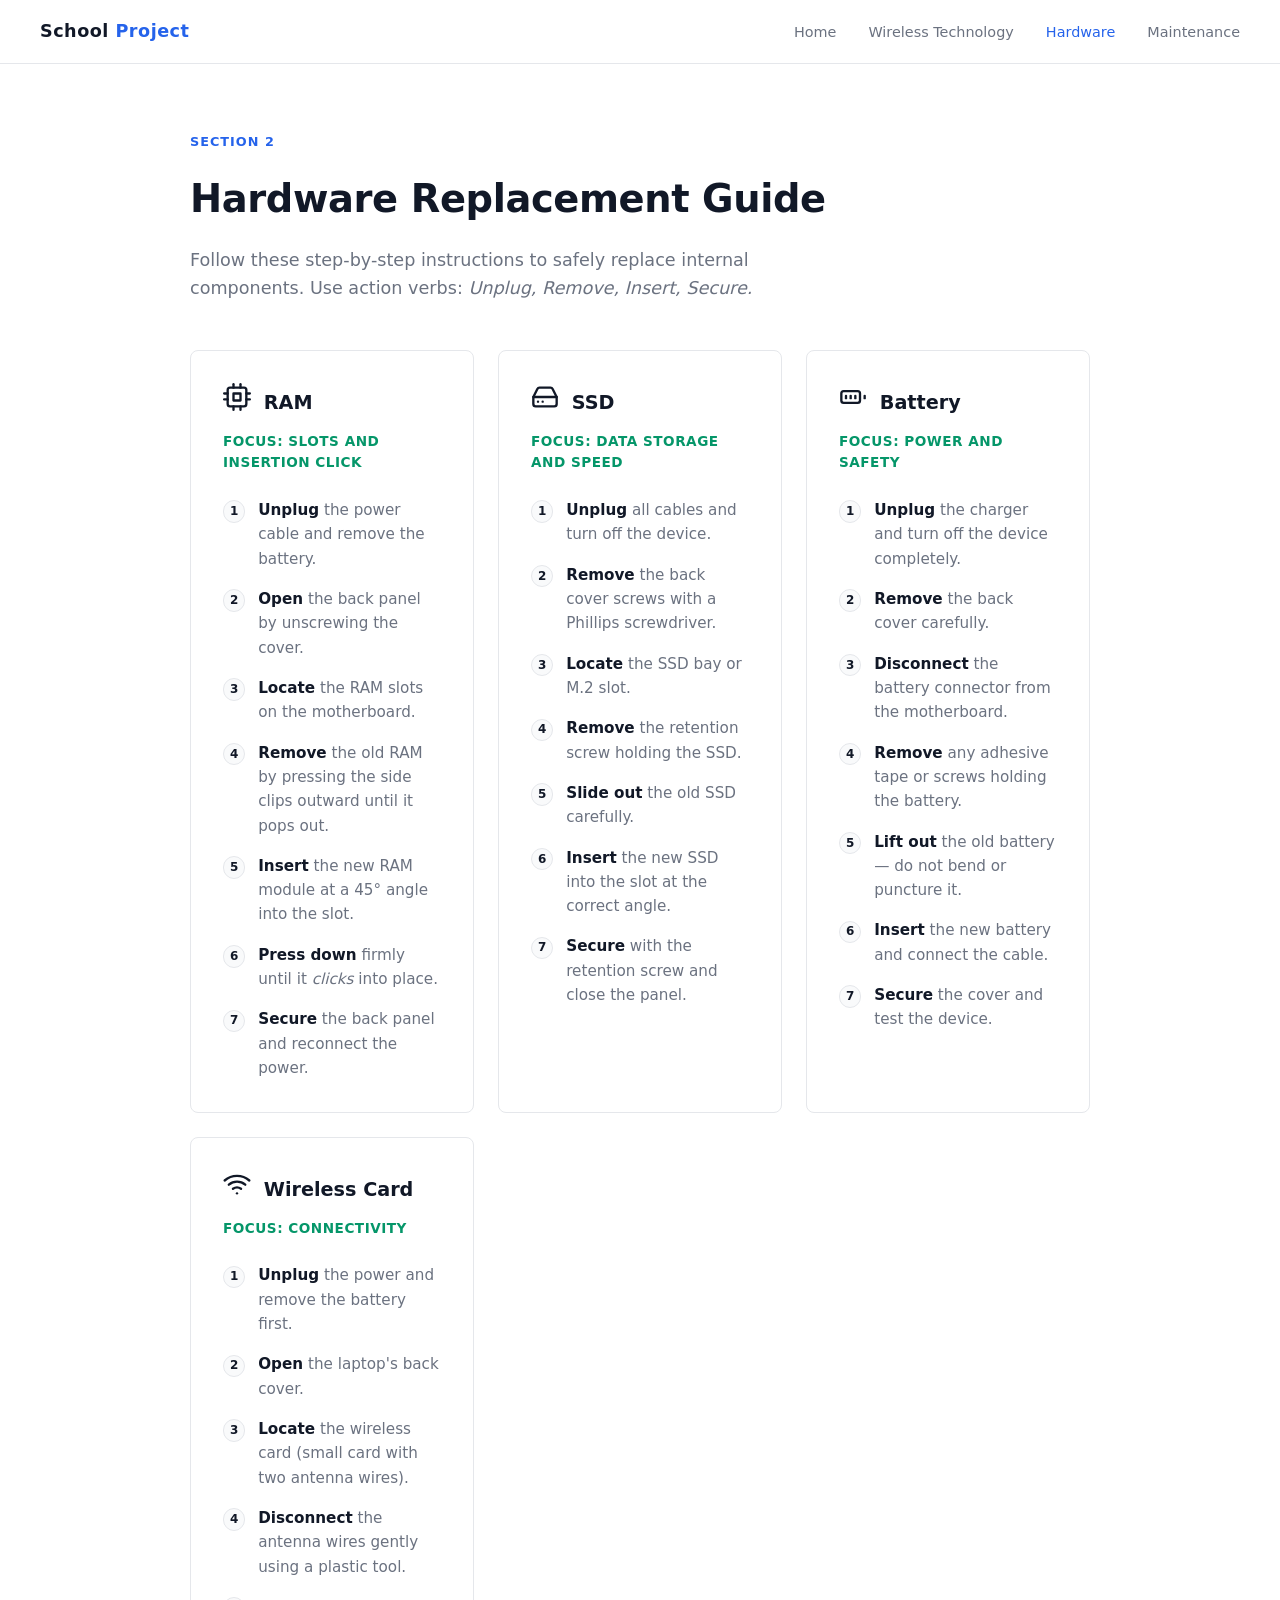
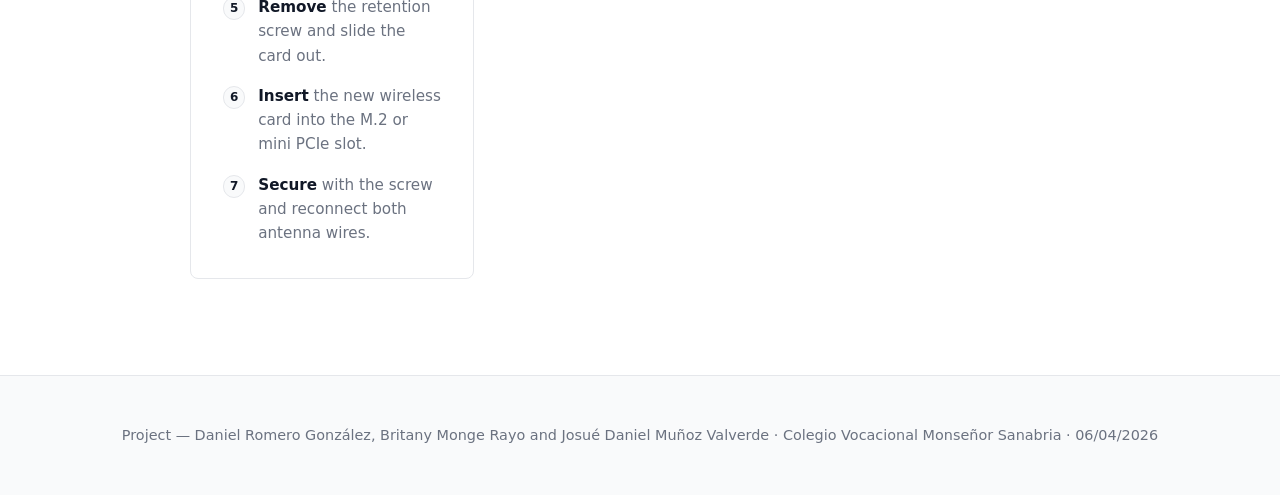
==== pages/hardware.html @ f1908071 "primer commit" ====
<!DOCTYPE html>
<html lang="en">

<head>
  <meta charset="UTF-8" />
  <meta name="viewport" content="width=device-width, initial-scale=1.0" />
  <title>Hardware Replacement - School Project</title>
  <link rel="stylesheet" href="../css/styles.css" />
</head>

<body>

  <!-- NAVIGATION -->
  <nav class="barra-navegacion">
    <span class="nav-logo">School <span class="acento">Project</span></span>
    <input type="checkbox" id="nav-toggle" class="nav-toggle">
    <label for="nav-toggle" class="nav-toggle-etiqueta">
      <span></span>
    </label>
    <ul class="nav-enlaces">
      <li><a href="../index.html">Home</a></li>
      <li><a href="wireless.html">Wireless Technology</a></li>
      <li><a href="hardware.html" class="activo">Hardware</a></li>
      <li><a href="maintenance.html">Maintenance</a></li>
    </ul>
  </nav>

  <!-- SECTION: HARDWARE REPLACEMENT -->
  <section class="seccion seccion-hardware" style="min-height: calc(100vh - 84px); padding-top: 8rem;">
    <div class="seccion-interna">
      <span class="seccion-etiqueta">Section 2</span>
      <h2>Hardware Replacement Guide</h2>
      <p class="seccion-subtitulo">Follow these step-by-step instructions to safely replace internal components. Use action verbs: <em>Unplug, Remove, Insert, Secure.</em></p>

      <div class="cuadricula-hw">

        <!-- RAM -->
        <div class="tarjeta-hw">
          <div class="encabezado-hw">
            <span class="icono-hw"><svg width="28" height="28" viewBox="0 0 24 24" fill="none" stroke="currentColor" stroke-width="2" stroke-linecap="round" stroke-linejoin="round"><rect x="4" y="4" width="16" height="16" rx="2" ry="2"></rect><rect x="9" y="9" width="6" height="6"></rect><line x1="9" y1="1" x2="9" y2="4"></line><line x1="15" y1="1" x2="15" y2="4"></line><line x1="9" y1="20" x2="9" y2="23"></line><line x1="15" y1="20" x2="15" y2="23"></line><line x1="20" y1="9" x2="23" y2="9"></line><line x1="20" y1="14" x2="23" y2="14"></line><line x1="1" y1="9" x2="4" y2="9"></line><line x1="1" y1="14" x2="4" y2="14"></line></svg></span>
            <h3>RAM</h3>
          </div>
          <p class="enfoque-hw">Focus: Slots and insertion click</p>
          <ol class="pasos">
            <li><strong>Unplug</strong> the power cable and remove the battery.</li>
            <li><strong>Open</strong> the back panel by unscrewing the cover.</li>
            <li><strong>Locate</strong> the RAM slots on the motherboard.</li>
            <li><strong>Remove</strong> the old RAM by pressing the side clips outward until it pops out.</li>
            <li><strong>Insert</strong> the new RAM module at a 45° angle into the slot.</li>
            <li><strong>Press down</strong> firmly until it <em>clicks</em> into place.</li>
            <li><strong>Secure</strong> the back panel and reconnect the power.</li>
          </ol>
        </div>

        <!-- SSD -->
        <div class="tarjeta-hw">
          <div class="encabezado-hw">
            <span class="icono-hw"><svg width="28" height="28" viewBox="0 0 24 24" fill="none" stroke="currentColor" stroke-width="2" stroke-linecap="round" stroke-linejoin="round"><line x1="22" y1="12" x2="2" y2="12"></line><path d="M5.45 5.11 2 12v6a2 2 0 0 0 2 2h16a2 2 0 0 0 2-2v-6l-3.45-6.89A2 2 0 0 0 16.76 4H7.24a2 2 0 0 0-1.79 1.11z"></path><line x1="6" y1="16" x2="6.01" y2="16"></line><line x1="10" y1="16" x2="10.01" y2="16"></line></svg></span>
            <h3>SSD</h3>
          </div>
          <p class="enfoque-hw">Focus: Data storage and speed</p>
          <ol class="pasos">
            <li><strong>Unplug</strong> all cables and turn off the device.</li>
            <li><strong>Remove</strong> the back cover screws with a Phillips screwdriver.</li>
            <li><strong>Locate</strong> the SSD bay or M.2 slot.</li>
            <li><strong>Remove</strong> the retention screw holding the SSD.</li>
            <li><strong>Slide out</strong> the old SSD carefully.</li>
            <li><strong>Insert</strong> the new SSD into the slot at the correct angle.</li>
            <li><strong>Secure</strong> with the retention screw and close the panel.</li>
          </ol>
        </div>

        <!-- Battery -->
        <div class="tarjeta-hw">
          <div class="encabezado-hw">
            <span class="icono-hw"><svg width="28" height="28" viewBox="0 0 24 24" fill="none" stroke="currentColor" stroke-width="2" stroke-linecap="round" stroke-linejoin="round"><rect x="2" y="7" width="16" height="10" rx="2" ry="2"></rect><line x1="22" y1="11" x2="22" y2="13"></line><line x1="6" y1="11" x2="6" y2="13"></line><line x1="10" y1="11" x2="10" y2="13"></line><line x1="14" y1="11" x2="14" y2="13"></line></svg></span>
            <h3>Battery</h3>
          </div>
          <p class="enfoque-hw">Focus: Power and safety</p>
          <ol class="pasos">
            <li><strong>Unplug</strong> the charger and turn off the device completely.</li>
            <li><strong>Remove</strong> the back cover carefully.</li>
            <li><strong>Disconnect</strong> the battery connector from the motherboard.</li>
            <li><strong>Remove</strong> any adhesive tape or screws holding the battery.</li>
            <li><strong>Lift out</strong> the old battery — do not bend or puncture it.</li>
            <li><strong>Insert</strong> the new battery and connect the cable.</li>
            <li><strong>Secure</strong> the cover and test the device.</li>
          </ol>
        </div>

        <!-- Wireless Card -->
        <div class="tarjeta-hw">
          <div class="encabezado-hw">
            <span class="icono-hw"><svg width="28" height="28" viewBox="0 0 24 24" fill="none" stroke="currentColor" stroke-width="2" stroke-linecap="round" stroke-linejoin="round"><path d="M5 12.55a11 11 0 0 1 14.08 0"></path><path d="M1.42 9a16 16 0 0 1 21.16 0"></path><path d="M8.53 16.11a6 6 0 0 1 6.95 0"></path><line x1="12" y1="20" x2="12.01" y2="20"></line></svg></span>
            <h3>Wireless Card</h3>
          </div>
          <p class="enfoque-hw">Focus: Connectivity</p>
          <ol class="pasos">
            <li><strong>Unplug</strong> the power and remove the battery first.</li>
            <li><strong>Open</strong> the laptop's back cover.</li>
            <li><strong>Locate</strong> the wireless card (small card with two antenna wires).</li>
            <li><strong>Disconnect</strong> the antenna wires gently using a plastic tool.</li>
            <li><strong>Remove</strong> the retention screw and slide the card out.</li>
            <li><strong>Insert</strong> the new wireless card into the M.2 or mini PCIe slot.</li>
            <li><strong>Secure</strong> with the screw and reconnect both antenna wires.</li>
          </ol>
        </div>

      </div>
    </div>
  </section>

  <!-- FOOTER -->
  <footer class="pie-pagina">
    <p>Project &mdash; Daniel Romero González, Britany Monge Rayo and Josué Daniel Muñoz Valverde · Colegio Vocacional Monseñor Sanabria · 06/04/2026</p>
  </footer>

</body>

</html>
---- css/styles.css ----
/* ── RESET & BASE ─────────────────────────────── */
*,
*::before,
*::after {
  box-sizing: border-box;
  margin: 0;
  padding: 0;
}

:root {
  --bg: #ffffff;
  --superficie: #f9fafb;
  --tarjeta: #ffffff;
  --borde: #e5e7eb;
  --acento: #2563eb;
  --acento2: #059669;
  --texto: #111827;
  --atenuado: #6b7280;
  --radio: 8px;
  --fuente: 'cambria', system-ui, sans-serif;
}

html {
  scroll-behavior: smooth;
}

body {
  background: var(--bg);
  color: var(--texto);
  font-family: var(--fuente);
  font-size: 16px;
  line-height: 1.6;
}

a {
  color: inherit;
  text-decoration: none;
}

/* ── BARRA DE NAVEGACIÓN ───────────────────────── */
.barra-navegacion {
  position: fixed;
  top: 0;
  left: 0;
  right: 0;
  z-index: 100;
  display: flex;
  align-items: center;
  justify-content: space-between;
  padding: 0 2.5rem;
  height: 64px;
  background: rgba(255, 255, 255, 0.95);
  backdrop-filter: blur(8px);
  border-bottom: 1px solid var(--borde);
}

.nav-logo {
  font-size: 1.1rem;
  font-weight: 700;
  letter-spacing: 0.5px;
}

.nav-enlaces {
  list-style: none;
  display: flex;
  gap: 2rem;
}

.nav-enlaces a {
  font-size: 0.9rem;
  color: var(--atenuado);
  transition: all 0.2s;
  font-weight: 500;
}

.nav-enlaces a:hover,
.nav-enlaces a.activo {
  color: var(--acento);
}

/* ── INTERRUPTOR DE NAVEGACIÓN ────────────────────── */
.nav-toggle {
  display: none;
}

.nav-toggle-etiqueta {
  display: none;
  cursor: pointer;
  z-index: 1001;
  padding: 0.5rem;
  margin-right: -0.5rem;
}

.nav-toggle-etiqueta span,
.nav-toggle-etiqueta span::before,
.nav-toggle-etiqueta span::after {
  display: block;
  background: var(--texto);
  height: 2px;
  width: 22px;
  border-radius: 2px;
  position: relative;
  transition: all 0.3s cubic-bezier(0.4, 0, 0.2, 1);
}

.nav-toggle-etiqueta span::before,
.nav-toggle-etiqueta span::after {
  content: '';
  position: absolute;
}

.nav-toggle-etiqueta span::before {
  top: -7px;
  width: 100%;
}

.nav-toggle-etiqueta span::after {
  bottom: -7px;
  width: 100%;
}

/* ANIMACIÓN DEL INTERRUPTOR */
.nav-toggle:checked~.nav-toggle-etiqueta span {
  background: transparent;
}

.nav-toggle:checked~.nav-toggle-etiqueta span::before {
  transform: rotate(45deg);
  top: 0;
}

.nav-toggle:checked~.nav-toggle-etiqueta span::after {
  transform: rotate(-45deg);
  bottom: 0;
}

/* ── COLOR DE ACENTO ───────────────────────────── */
.acento {
  color: var(--acento);
}

/* ── HERO ─────────────────────────────────────── */
.hero {
  min-height: 90vh;
  display: flex;
  align-items: center;
  justify-content: center;
  padding: 8rem 2rem 4rem;
  background: var(--superficie);
  text-align: center;
}

.hero-contenido {
  max-width: 800px;
  width: 100%;
  margin: 0 auto;
  display: flex;
  flex-direction: column;
  align-items: center;
}

.hero-etiqueta {
  font-size: 0.8rem;
  letter-spacing: 1px;
  text-transform: uppercase;
  color: var(--atenuado);
  margin-bottom: 1.5rem;
  font-weight: 500;
}

.hero-contenido h1 {
  font-size: clamp(2.5rem, 5vw, 4rem);
  font-weight: 800;
  line-height: 1.15;
  margin-bottom: 1.5rem;
  letter-spacing: -0.02em;
}

.hero-subtitulo {
  color: var(--atenuado);
  max-width: 600px;
  margin-bottom: 4rem;
  font-size: 1.1rem;
}

/* ── TARJETAS DE INICIO ───────────────────────── */
.cuadricula-tarjetas {
  display: grid;
  grid-template-columns: repeat(auto-fit, minmax(240px, 1fr));
  gap: 1.5rem;
  width: 100%;
}

.tarjeta {
  display: block;
  background: var(--tarjeta);
  border: 1px solid var(--borde);
  border-radius: var(--radio);
  padding: 2rem 1.5rem;
  transition: all 0.2s ease;
  text-align: center;
  align-items: center;
}

.tarjeta:hover {
  border-color: var(--acento);
  box-shadow: 0 4px 12px rgba(0, 0, 0, 0.05);
  transform: translateY(-2px);
}

.tarjeta-icono {
  font-size: 1.8rem;
  margin-bottom: 1rem;
}

.tarjeta h3 {
  font-size: 1.1rem;
  font-weight: 600;
  margin-bottom: 0.5rem;
  color: var(--texto);
}

.tarjeta p {
  font-size: 0.9rem;
  color: var(--atenuado);
  line-height: 1.5;
}

/* ── SECCIONES COMPARTIDAS ─────────────────────── */
.seccion {
  padding: 6rem 2rem;
}

.seccion-interna {
  max-width: 900px;
  margin: 0 auto;
}

.seccion-etiqueta {
  display: inline-block;
  font-size: 0.8rem;
  letter-spacing: 1px;
  text-transform: uppercase;
  color: var(--acento);
  margin-bottom: 1rem;
  font-weight: 600;
}

.seccion-interna h2 {
  font-size: clamp(1.8rem, 3vw, 2.5rem);
  font-weight: 700;
  margin-bottom: 1rem;
  letter-spacing: -0.01em;
}

.seccion-subtitulo {
  color: var(--atenuado);
  font-size: 1.1rem;
  margin-bottom: 3rem;
  max-width: 600px;
}

/* ── SECCIONES DE RELLENO ──────────────────────── */
.seccion-placeholder {
  background: var(--superficie);
  border-top: 1px solid var(--borde);
  border-bottom: 1px solid var(--borde);
}

.proximamente {
  color: var(--atenuado);
  margin-top: 0.5rem;
}

/* ── SECCIÓN DE HARDWARE ───────────────────────── */
.seccion-hardware {
  background: var(--bg);
}

.cuadricula-hw {
  display: grid;
  grid-template-columns: repeat(auto-fit, minmax(280px, 1fr));
  gap: 1.5rem;
}

.tarjeta-hw {
  background: var(--tarjeta);
  border: 1px solid var(--borde);
  border-radius: var(--radio);
  padding: 2rem;
}

.encabezado-hw {
  display: flex;
  align-items: center;
  gap: 0.8rem;
  margin-bottom: 0.5rem;
}

.icono-hw {
  font-size: 1.5rem;
}

.encabezado-hw h3 {
  font-size: 1.2rem;
  font-weight: 600;
}

.enfoque-hw {
  font-size: 0.85rem;
  color: var(--acento2);
  margin-bottom: 1.5rem;
  font-weight: 600;
  text-transform: uppercase;
  letter-spacing: 0.5px;
}

.pasos {
  list-style: none;
  counter-reset: paso;
  display: flex;
  flex-direction: column;
  gap: 1rem;
}

.pasos li {
  counter-increment: paso;
  position: relative;
  padding-left: 2.2rem;
  font-size: 0.95rem;
  color: var(--atenuado);
}

.pasos li strong {
  color: var(--texto);
  font-weight: 600;
}

.pasos li::before {
  content: counter(paso);
  position: absolute;
  left: 0;
  top: 0.15rem;
  width: 1.4rem;
  height: 1.4rem;
  font-size: 0.75rem;
  font-weight: 600;
  background: var(--superficie);
  border: 1px solid var(--borde);
  color: var(--texto);
  border-radius: 50%;
  display: flex;
  align-items: center;
  justify-content: center;
}

/* ── PIE DE PÁGINA ─────────────────────────────── */
.pie-pagina {
  text-align: center;
  padding: 3rem 1rem;
  font-size: 0.9rem;
  color: var(--atenuado);
  border-top: 1px solid var(--borde);
  background: var(--superficie);
}

/* ── SECCIÓN WIRELESS ──────────────────────────── */
.seccion-wireless {
  background: var(--bg);
}

.seccion-interna--wide {
  max-width: 1100px;
}

/* Tabla */
.tabla-wrapper {
  border: 1px solid var(--borde);
  border-radius: var(--radio);
  overflow: hidden;
}

.tabla-comparativa {
  width: 100%;
  border-collapse: collapse;
  font-size: 0.92rem;
}

.tabla-comparativa th {
  padding: 0.8rem 1rem;
  text-align: left;
  font-size: 0.75rem;
  font-weight: 700;
  letter-spacing: 0.6px;
  text-transform: uppercase;
  color: var(--atenuado);
  background: var(--superficie);
  border-bottom: 1px solid var(--borde);
}

.tabla-comparativa td {
  padding: 1rem;
  vertical-align: top;
  border-bottom: 1px solid var(--borde);
  color: var(--atenuado);
  line-height: 1.6;
}

.tabla-comparativa tbody tr:last-child td {
  border-bottom: none;
}

/* Columna Technology */
.tech-nombre {
  font-weight: 700;
  color: var(--texto) !important;
  white-space: nowrap;
}

/* Listas dentro de la tabla */
.lista-tabla {
  list-style: none;
  padding: 0;
  margin: 0;
  display: flex;
  flex-direction: column;
  gap: 0.35rem;
}

.lista-tabla li {
  padding-left: 1rem;
  position: relative;
  font-size: 0.88rem;
}

.lista-tabla li::before {
  content: '–';
  position: absolute;
  left: 0;
  color: var(--atenuado);
}

/* ── SECCIÓN MANTENIMIENTO & FAQ ───────────────── */
.seccion-mantenimiento {
  background: var(--bg);
}

.faq-seccion {
  margin-top: 1rem;
  padding-top: 3rem;
  border-top: 1px solid var(--borde);
}

.faq-encabezado {
  text-align: center;
  margin-bottom: 3rem;
}

.faq-encabezado h2 {
  font-size: 2rem;
  margin-bottom: 0.5rem;
}

.faq-encabezado p {
  color: var(--atenuado);
  max-width: 600px;
  margin: 0 auto;
}

.faq-lista {
  max-width: 800px;
  margin: 0 auto;
  display: flex;
  flex-direction: column;
  gap: 1rem;
}

.faq-item {
  background: var(--tarjeta);
  border: 1px solid var(--borde);
  border-radius: var(--radio);
  overflow: hidden;
  transition: all 0.2s ease;
}

.faq-item:hover {
  border-color: var(--acento);
  box-shadow: 0 4px 12px rgba(0, 0, 0, 0.03);
}

.faq-pregunta {
  padding: 1.5rem;
  font-weight: 600;
  cursor: pointer;
  display: flex;
  justify-content: space-between;
  align-items: center;
  list-style: none; /* remove native arrow */
}

/* hide native arrow in safari/chrome */
.faq-pregunta::-webkit-details-marker {
  display: none;
}
.faq-pregunta::marker {
  display: none;
}

.faq-icono {
  font-size: 1.5rem;
  color: var(--acento);
  transition: transform 0.3s ease;
  line-height: 1;
}

details[open].faq-item .faq-icono {
  transform: rotate(45deg);
}

.faq-respuesta {
  padding: 0 1.5rem 1.5rem;
  color: var(--atenuado);
  font-size: 0.95rem;
  line-height: 1.6;
  margin-top: -0.5rem;
}

/* ── RESPONSIVE ───────────────────────────────── */
@media (max-width: 768px) {
  .barra-navegacion {
    padding: 0 1.5rem;
    height: 72px;
  }

  .nav-toggle-etiqueta {
    display: block;
  }

  .nav-enlaces {
    position: fixed;
    top: 0;
    left: 0;
    right: 0;
    height: 100vh;
    background: #ffffff;
    flex-direction: column;
    align-items: flex-start;
    justify-content: center;
    gap: 1.5rem;
    padding: 2rem 3rem;
    transform: translateX(100%);
    opacity: 0;
    visibility: hidden;
    transition: all 0.5s cubic-bezier(0.16, 1, 0.3, 1);
    z-index: 99;
  }

  .nav-enlaces::before {
    content: "MENU";
    position: absolute;
    top: 100px;
    left: 3rem;
    font-size: 0.75rem;
    font-weight: 700;
    color: var(--atenuado);
    letter-spacing: 2px;
  }

  .nav-enlaces::after {
    content: "© 2026 Colegio Vocacional Monseñor Sanabria";
    position: absolute;
    bottom: 3rem;
    left: 3rem;
    font-size: 0.7rem;
    color: var(--atenuado);
    opacity: 0;
    transition: opacity 0.5s ease 0.6s;
  }

  .nav-toggle:checked~.nav-enlaces::after {
    opacity: 1;
  }

  .nav-enlaces li {
    width: 100%;
    opacity: 0;
    transform: translateX(20px);
    transition: all 0.4s cubic-bezier(0.16, 1, 0.3, 1);
  }

  .nav-enlaces a {
    font-size: clamp(1.8rem, 8vw, 2.5rem);
    font-weight: 800;
    color: var(--texto);
    display: block;
    width: 100%;
    letter-spacing: -0.02em;
    transition: color 0.3s;
  }

  .nav-enlaces a:hover {
    color: var(--acento);
  }

  .nav-enlaces a.activo {
    color: var(--acento);
  }

  /* Animación de entrada escalonada */
  .nav-toggle:checked~.nav-enlaces {
    transform: translateX(0);
    opacity: 1;
    visibility: visible;
    box-shadow: -10px 0 30px rgba(0, 0, 0, 0.05);
  }

  .nav-toggle:checked~.nav-enlaces li {
    opacity: 1;
    transform: translateX(0);
  }

  .nav-toggle:checked~.nav-enlaces li:nth-child(1) {
    transition-delay: 0.3s;
  }

  .nav-toggle:checked~.nav-enlaces li:nth-child(2) {
    transition-delay: 0.35s;
  }

  .nav-toggle:checked~.nav-enlaces li:nth-child(3) {
    transition-delay: 0.4s;
  }

  .nav-toggle:checked~.nav-enlaces li:nth-child(4) {
    transition-delay: 0.45s;
  }

  .hero {
    padding: 9rem 1.5rem 4rem;
  }

  .hero-contenido h1 {
    font-size: 2.8rem;
    margin-bottom: 2rem;
  }

  .hero-subtitulo {
    margin-bottom: 3rem;
  }

  .cuadricula-hw {
    grid-template-columns: 1fr;
  }

  .tarjeta-hw {
    padding: 1.5rem;
  }

  /* Tabla responsive: convierte filas en tarjetas */
  .tabla-wrapper {
    border: none;
    border-radius: 0;
  }

  .tabla-comparativa thead {
    display: none;
  }

  .tabla-comparativa tbody,
  .tabla-comparativa tr,
  .tabla-comparativa td {
    display: block;
    width: 100%;
  }

  .tabla-comparativa tbody tr {
    border: 1px solid var(--borde);
    border-radius: var(--radio);
    margin-bottom: 1rem;
    overflow: hidden;
  }

  .tabla-comparativa td {
    border-bottom: 1px solid var(--borde);
    padding: 0.75rem 1rem;
  }

  .tabla-comparativa td:last-child {
    border-bottom: none;
  }

  .tabla-comparativa td::before {
    content: attr(data-label);
    display: block;
    font-size: 0.7rem;
    font-weight: 700;
    text-transform: uppercase;
    letter-spacing: 0.6px;
    color: var(--acento);
    margin-bottom: 0.3rem;
  }

  .tech-nombre {
    background: var(--superficie);
    font-size: 1rem;
    white-space: normal;
  }
}
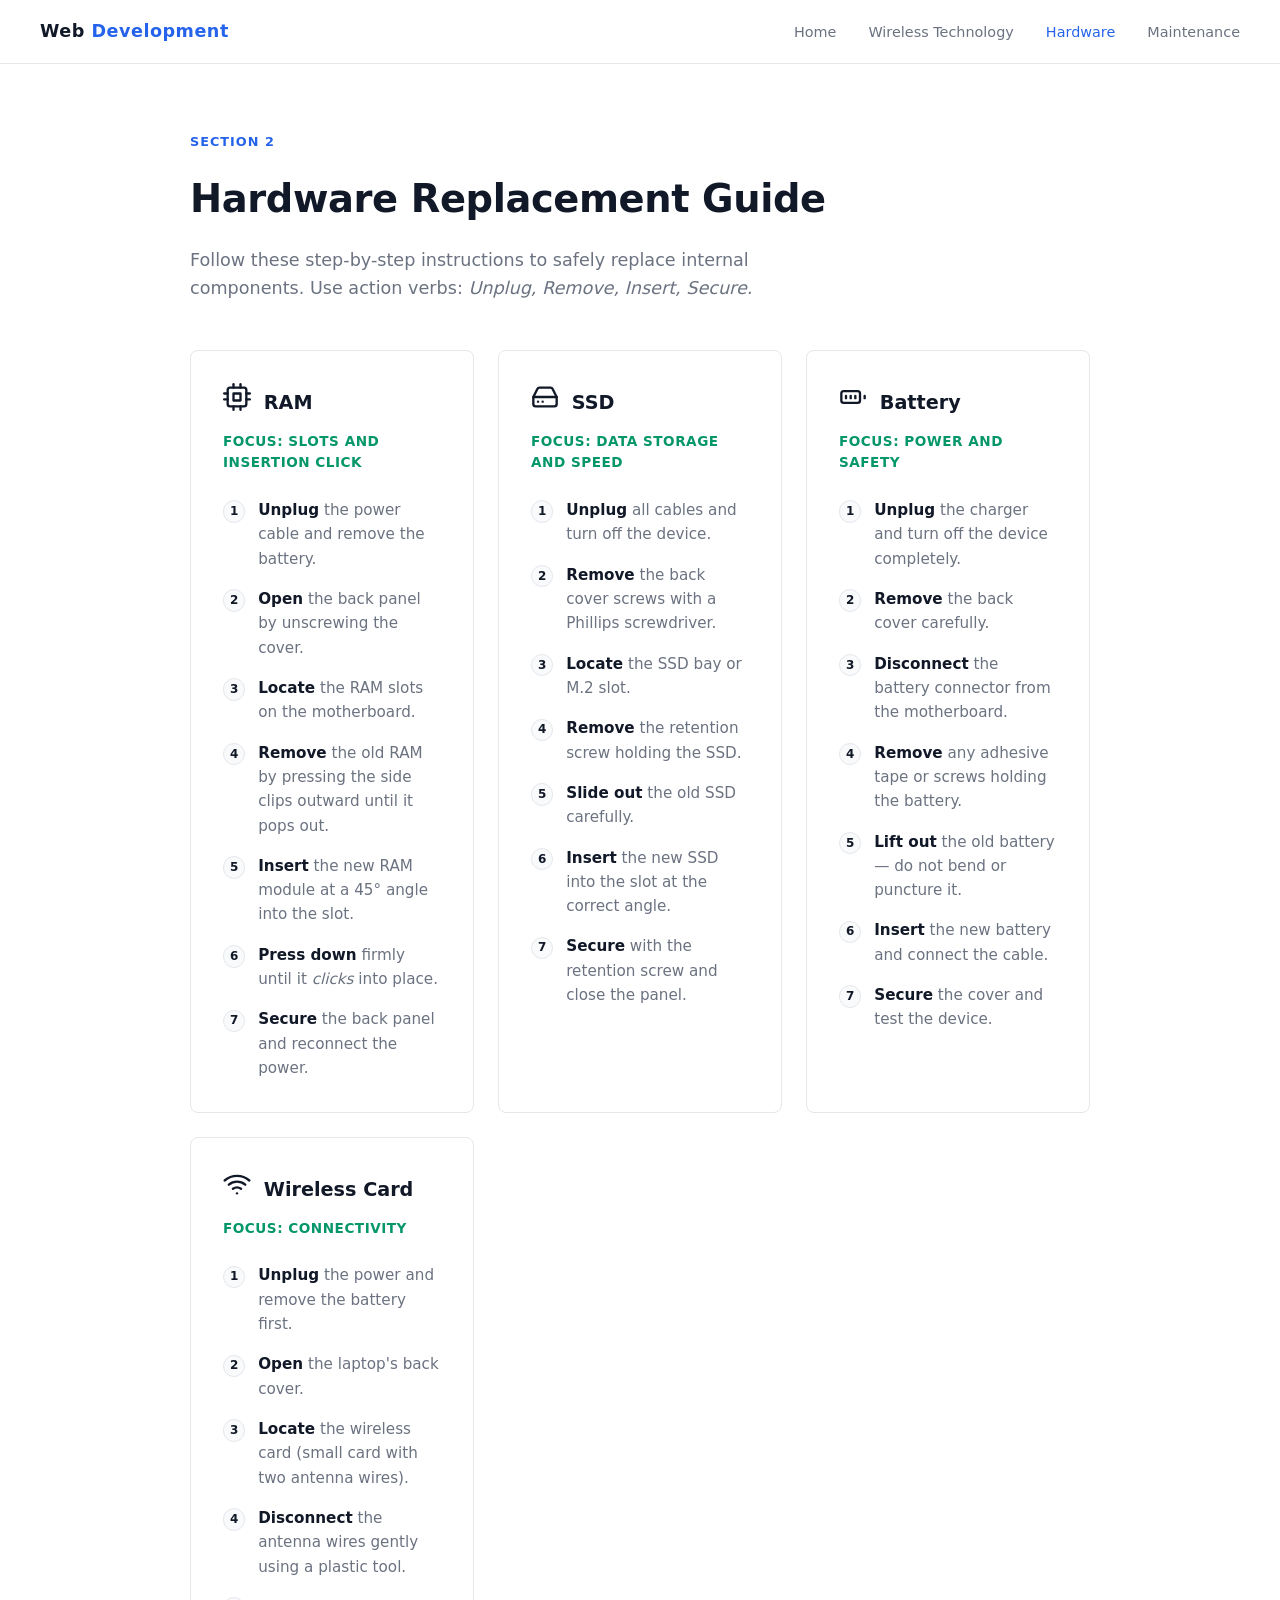
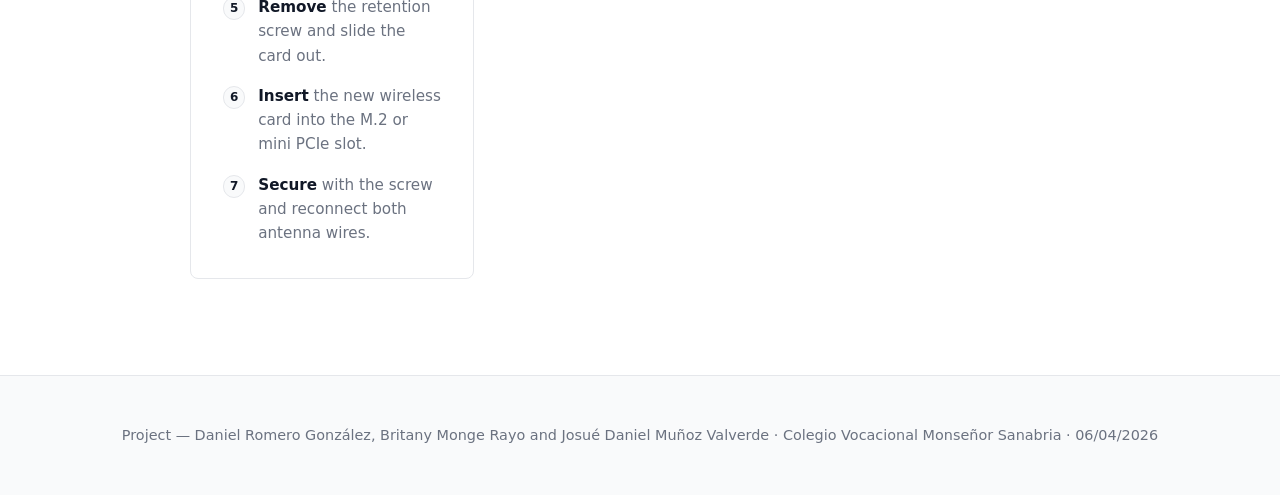
==== commit 79ac5f96: "tercer commit" ====
--- a/pages/hardware.html
+++ b/pages/hardware.html
@@ -12,7 +12,7 @@
 
   <!-- NAVIGATION -->
   <nav class="barra-navegacion">
-    <span class="nav-logo">School <span class="acento">Project</span></span>
+    <span class="nav-logo">Web <span class="acento">Development</span></span>
     <input type="checkbox" id="nav-toggle" class="nav-toggle">
     <label for="nav-toggle" class="nav-toggle-etiqueta">
       <span></span>
